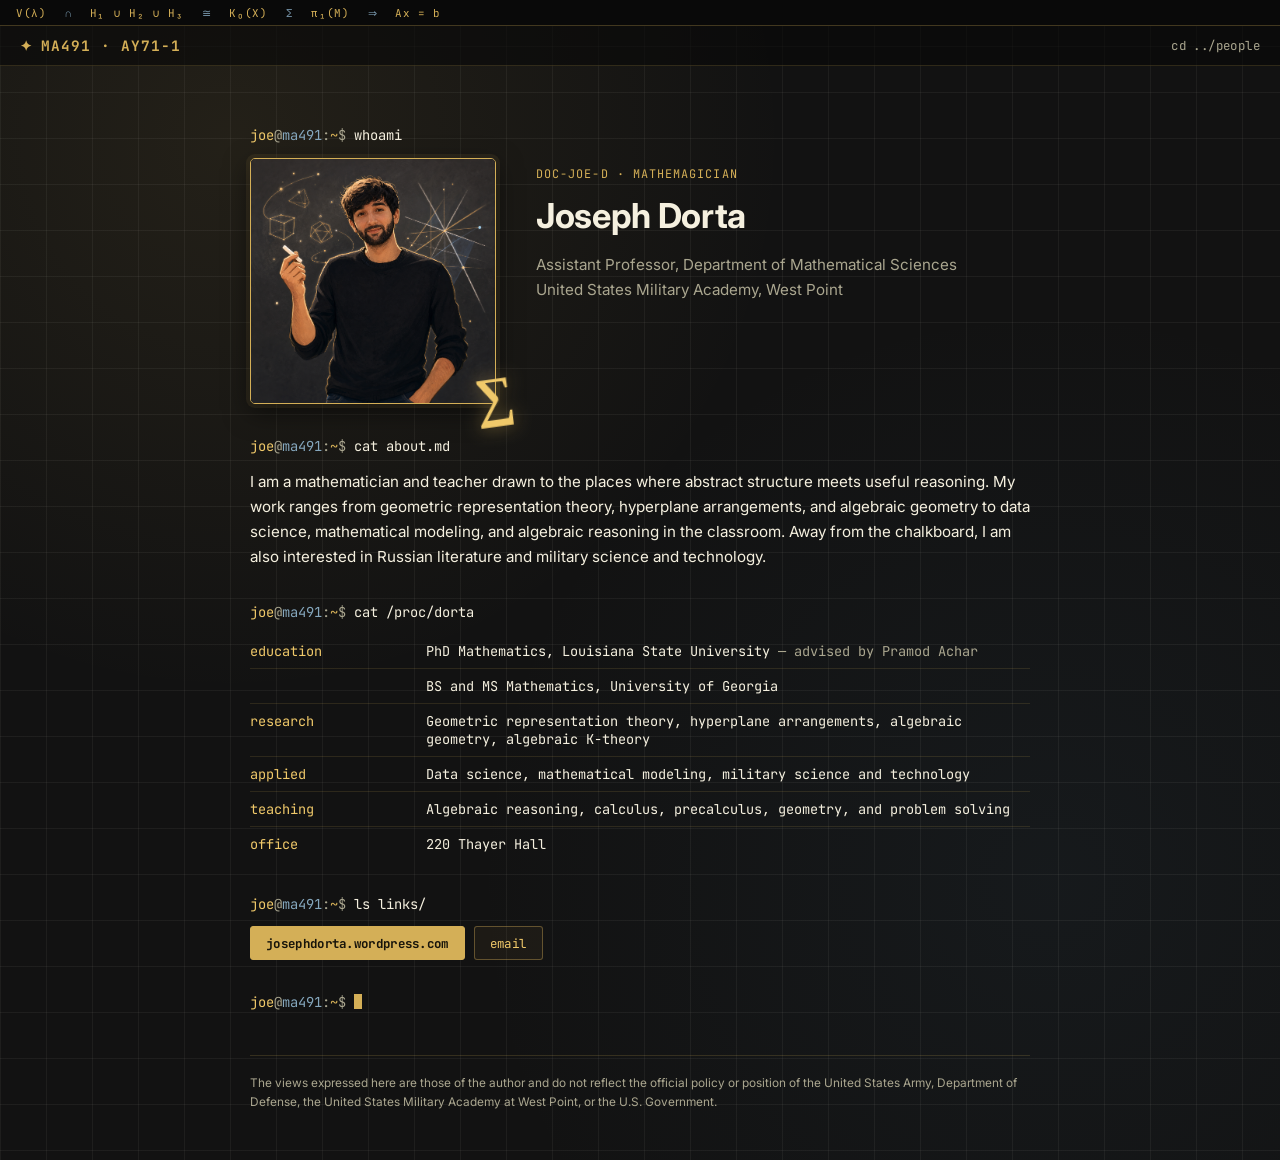
==== people/doc-joe-d/index.html @ 307719ba "Add Joseph Dorta collaborator bio page" ====
<!DOCTYPE html>
<html lang="en">
<head>
<meta charset="utf-8">
<meta name="viewport" content="width=device-width, initial-scale=1">
<title>Joseph Dorta &mdash; MA491 AY71-1</title>
<link rel="preconnect" href="https://fonts.googleapis.com">
<link rel="preconnect" href="https://fonts.gstatic.com" crossorigin>
<link href="https://fonts.googleapis.com/css2?family=JetBrains+Mono:wght@400;500;700&family=Inter:wght@400;500;600;700&display=swap" rel="stylesheet">
<style>
:root {
  --board: #121212;
  --board-2: #1d1d1b;
  --gold: #d4af57;
  --gold-bright: #f0c96a;
  --cream: #f5f0df;
  --dim: #aaa68f;
  --chalk: rgba(245, 240, 223, 0.055);
}
* { box-sizing: border-box; }
body {
  margin: 0;
  background: var(--board);
  color: var(--cream);
  font-family: Inter, -apple-system, BlinkMacSystemFont, "Segoe UI", sans-serif;
  font-size: 15.2px;
  line-height: 1.65;
  -webkit-font-smoothing: antialiased;
  background-image:
    linear-gradient(var(--chalk) 1px, transparent 1px),
    linear-gradient(90deg, var(--chalk) 1px, transparent 1px),
    radial-gradient(circle at 18% 12%, rgba(212, 175, 87, 0.09), transparent 38%),
    radial-gradient(circle at 82% 76%, rgba(72, 114, 145, 0.08), transparent 42%);
  background-size: 46px 46px, 46px 46px, 100% 100%, 100% 100%;
}
code, .mono { font-family: "JetBrains Mono", ui-monospace, monospace; }
a { color: var(--gold-bright); }
.math-strip {
  height: 26px;
  background: #090909;
  border-bottom: 1px solid rgba(212, 175, 87, 0.28);
  display: flex;
  align-items: center;
  gap: 18px;
  padding: 0 16px;
  overflow: hidden;
  color: var(--gold);
  font: 0.68rem "JetBrains Mono", monospace;
  letter-spacing: 0.06em;
  white-space: nowrap;
}
.math-strip span:nth-child(even) { color: #7695aa; }
.navbar {
  display: flex;
  align-items: center;
  gap: 10px 16px;
  flex-wrap: wrap;
  padding: 10px 20px;
  border-bottom: 1px solid rgba(212, 175, 87, 0.18);
  background: rgba(8, 8, 8, 0.64);
}
.course { font: 700 0.9rem "JetBrains Mono", monospace; letter-spacing: 1px; color: var(--gold); }
.spark { display: inline-block; margin-right: 8px; animation: glow 2.4s ease-in-out infinite; }
@keyframes glow { 50% { text-shadow: 0 0 10px var(--gold-bright); } }
.nav-spacer { flex: 1 1 auto; }
.nav-link { font: 0.78rem "JetBrains Mono", monospace; color: var(--dim); text-decoration: none; letter-spacing: 0.4px; }
.nav-link:hover { color: var(--gold-bright); }
.wrap { max-width: 820px; margin: 0 auto; padding: 2.25rem 1.25rem 3rem; }
.prompt { font: 0.86rem "JetBrains Mono", monospace; color: var(--dim); margin: 2.1rem 0 0.85rem; white-space: nowrap; overflow-x: auto; }
.prompt:first-of-type { margin-top: 1.5rem; }
.prompt .u { color: var(--gold-bright); }
.prompt .h { color: #85a7bd; }
.prompt .p { color: var(--gold); }
.prompt .c { color: var(--cream); }
.cursor { display: inline-block; width: 8px; height: 15px; background: var(--gold); vertical-align: -2px; animation: caret 1.1s step-end infinite; }
@keyframes caret { 50% { opacity: 0; } }
.hero { display: flex; align-items: flex-start; gap: 2.5rem; flex-wrap: wrap; }
.hero-portrait { position: relative; flex-shrink: 0; }
.hero-portrait img {
  display: block;
  width: 246px;
  aspect-ratio: 1;
  object-fit: cover;
  border-radius: 5px;
  border: 1px solid var(--gold);
  box-shadow: 0 0 0 4px rgba(212, 175, 87, 0.08), 0 8px 26px rgba(0, 0, 0, 0.55);
}
.hero-portrait::after {
  content: "∑";
  position: absolute;
  right: -18px;
  bottom: -24px;
  color: var(--gold-bright);
  font: 700 3.4rem Georgia, serif;
  filter: drop-shadow(0 0 9px rgba(212, 175, 87, 0.55));
  transform: rotate(-8deg);
}
.hero-body { flex: 1 1 300px; min-width: 250px; padding-top: 0.5rem; }
.hero-body h1 { font-size: 2.15rem; font-weight: 700; letter-spacing: -0.01em; margin: 0 0 0.45rem; }
.hero-body .rank { font: 0.74rem "JetBrains Mono", monospace; color: var(--gold); text-transform: uppercase; letter-spacing: 0.09em; margin: 0 0 0.4rem; }
.hero-body .role { color: var(--dim); margin: 0; font-size: 0.95rem; }
.out p { margin: 0; }
table.spec { width: 100%; border-collapse: collapse; font: 0.85rem "JetBrains Mono", monospace; }
table.spec td { padding: 0.5rem 0; border-bottom: 1px solid rgba(212, 175, 87, 0.14); vertical-align: top; }
table.spec tr:last-child td { border-bottom: none; }
table.spec td.k { color: var(--gold-bright); width: 11rem; white-space: nowrap; padding-right: 1rem; }
table.spec td.v { color: var(--cream); }
table.spec td.v span { color: var(--dim); }
.links { display: flex; gap: 0.55rem; flex-wrap: wrap; }
.btn { font: 0.78rem "JetBrains Mono", monospace; display: inline-block; padding: 0.45rem 0.95rem; border-radius: 3px; text-decoration: none; letter-spacing: 0.3px; border: 1px solid rgba(212, 175, 87, 0.38); color: var(--gold-bright); background: rgba(212, 175, 87, 0.06); transition: all 0.18s ease; }
.btn:hover { border-color: var(--gold); background: rgba(212, 175, 87, 0.14); }
.btn.primary { background: var(--gold); border-color: var(--gold); color: #17140a; font-weight: 700; }
.btn.primary:hover { background: var(--gold-bright); border-color: var(--gold-bright); }
footer { margin-top: 2.75rem; padding-top: 1.1rem; border-top: 1px solid rgba(212, 175, 87, 0.18); color: var(--dim); font-size: 0.74rem; line-height: 1.6; }
@media (max-width: 600px) {
  .hero { justify-content: center; }
  .hero-portrait img { width: min(246px, 78vw); }
  .hero-portrait::after { right: -8px; }
  .prompt { font-size: 0.78rem; }
  table.spec td.k { width: auto; display: block; padding-bottom: 0; border: none; }
  table.spec td.v { display: block; padding-top: 0.15rem; }
}
</style>
</head>
<body>
<div class="math-strip" aria-hidden="true">
  <span>V(λ)</span><span>∩</span><span>H₁ ∪ H₂ ∪ H₃</span><span>≅</span><span>K₀(X)</span><span>Σ</span><span>π₁(M)</span><span>⇒</span><span>Ax = b</span>
</div>
<nav class="navbar">
  <span class="course"><span class="spark">✦</span>MA491 &middot; AY71-1</span>
  <span class="nav-spacer"></span>
  <a class="nav-link" href="../">cd ../people</a>
</nav>
<main class="wrap">
  <p class="prompt"><span class="u">joe</span>@<span class="h">ma491</span>:<span class="p">~</span>$ <span class="c">whoami</span></p>
  <div class="hero">
    <div class="hero-portrait">
      <img src="../doc-joe-d-assets/joseph-dorta-cartoon.png" alt="Cartoon portrait of Joseph Dorta with mathematical symbols">
    </div>
    <div class="hero-body">
      <p class="rank">Doc-Joe-D &middot; Mathemagician</p>
      <h1>Joseph Dorta</h1>
      <p class="role">Assistant Professor, Department of Mathematical Sciences</p>
      <p class="role">United States Military Academy, West Point</p>
    </div>
  </div>

  <p class="prompt"><span class="u">joe</span>@<span class="h">ma491</span>:<span class="p">~</span>$ <span class="c">cat about.md</span></p>
  <div class="out">
    <p>I am a mathematician and teacher drawn to the places where abstract structure meets useful reasoning. My work ranges from geometric representation theory, hyperplane arrangements, and algebraic geometry to data science, mathematical modeling, and algebraic reasoning in the classroom. Away from the chalkboard, I am also interested in Russian literature and military science and technology.</p>
  </div>

  <p class="prompt"><span class="u">joe</span>@<span class="h">ma491</span>:<span class="p">~</span>$ <span class="c">cat /proc/dorta</span></p>
  <table class="spec">
    <tr><td class="k">education</td><td class="v">PhD Mathematics, Louisiana State University <span>&mdash; advised by Pramod Achar</span></td></tr>
    <tr><td class="k"></td><td class="v">BS and MS Mathematics, University of Georgia</td></tr>
    <tr><td class="k">research</td><td class="v">Geometric representation theory, hyperplane arrangements, algebraic geometry, algebraic K-theory</td></tr>
    <tr><td class="k">applied</td><td class="v">Data science, mathematical modeling, military science and technology</td></tr>
    <tr><td class="k">teaching</td><td class="v">Algebraic reasoning, calculus, precalculus, geometry, and problem solving</td></tr>
    <tr><td class="k">office</td><td class="v">220 Thayer Hall</td></tr>
  </table>

  <p class="prompt"><span class="u">joe</span>@<span class="h">ma491</span>:<span class="p">~</span>$ <span class="c">ls links/</span></p>
  <div class="links">
    <a class="btn primary" href="https://josephdorta.wordpress.com/">josephdorta.wordpress.com</a>
    <a class="btn" href="mailto:joseph.dorta@westpoint.edu">email</a>
  </div>

  <p class="prompt"><span class="u">joe</span>@<span class="h">ma491</span>:<span class="p">~</span>$ <span class="cursor"></span></p>
  <footer>
    The views expressed here are those of the author and do not reflect the official policy or position of the United States Army, Department of Defense, the United States Military Academy at West Point, or the U.S. Government.
  </footer>
</main>
</body>
</html>
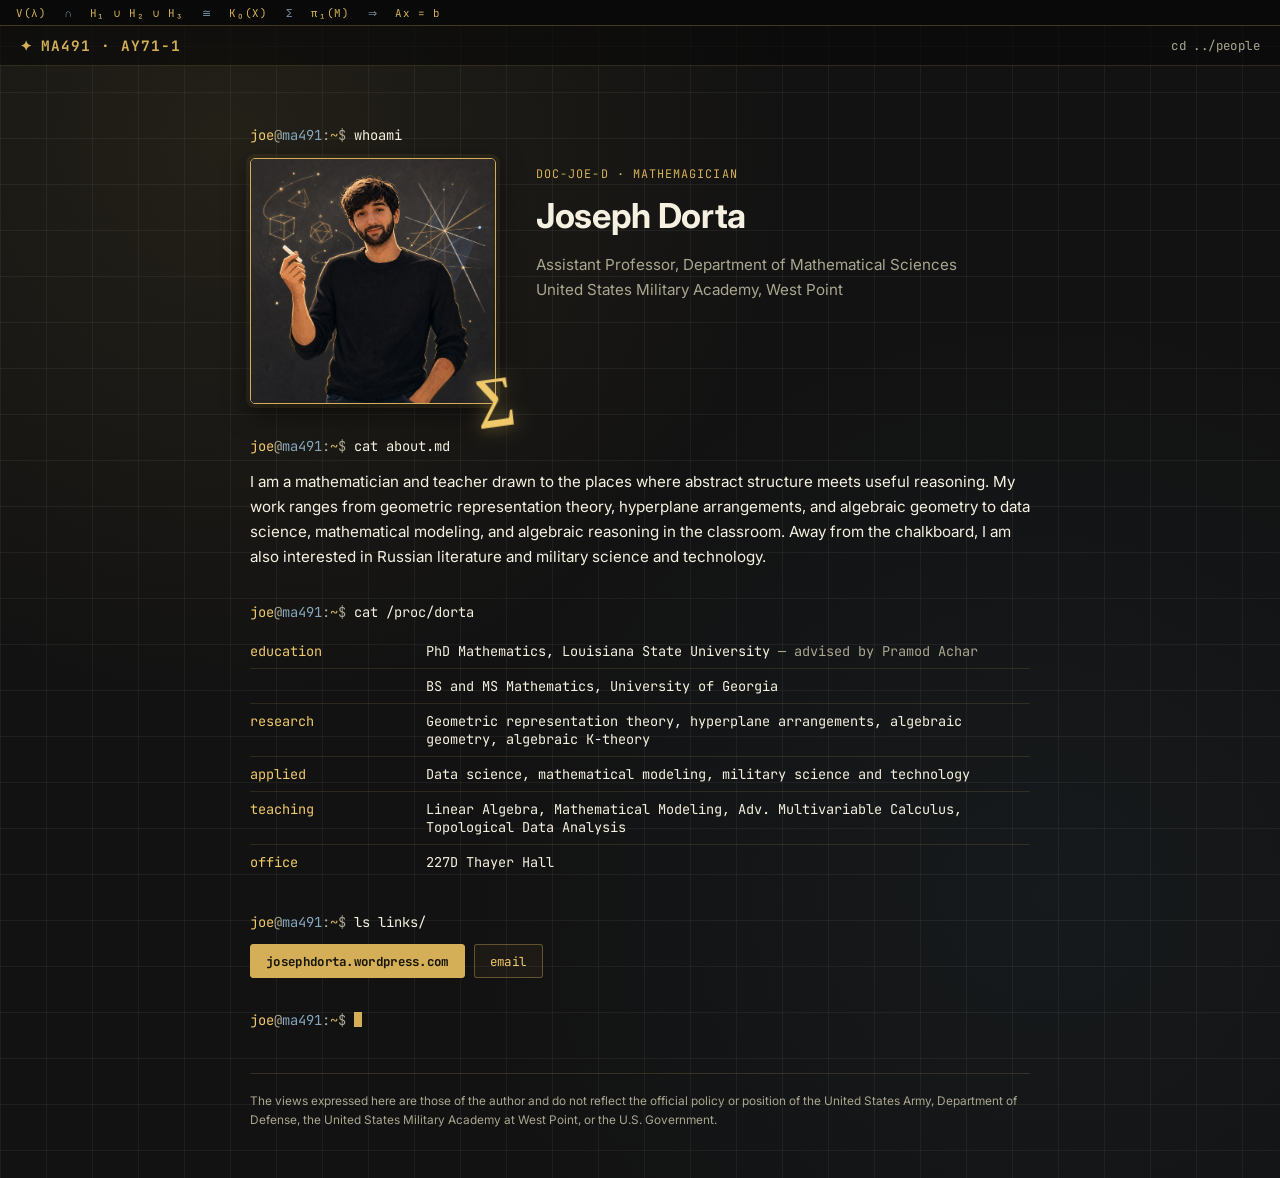
==== commit 817f8426: "Update teaching subjects and office location" ====
--- a/people/doc-joe-d/index.html
+++ b/people/doc-joe-d/index.html
@@ -156,8 +156,8 @@
     <tr><td class="k"></td><td class="v">BS and MS Mathematics, University of Georgia</td></tr>
     <tr><td class="k">research</td><td class="v">Geometric representation theory, hyperplane arrangements, algebraic geometry, algebraic K-theory</td></tr>
     <tr><td class="k">applied</td><td class="v">Data science, mathematical modeling, military science and technology</td></tr>
-    <tr><td class="k">teaching</td><td class="v">Algebraic reasoning, calculus, precalculus, geometry, and problem solving</td></tr>
-    <tr><td class="k">office</td><td class="v">220 Thayer Hall</td></tr>
+    <tr><td class="k">teaching</td><td class="v">Linear Algebra, Mathematical Modeling, Adv. Multivariable Calculus, Topological Data Analysis</td></tr>
+    <tr><td class="k">office</td><td class="v">227D Thayer Hall</td></tr>
   </table>
 
   <p class="prompt"><span class="u">joe</span>@<span class="h">ma491</span>:<span class="p">~</span>$ <span class="c">ls links/</span></p>
